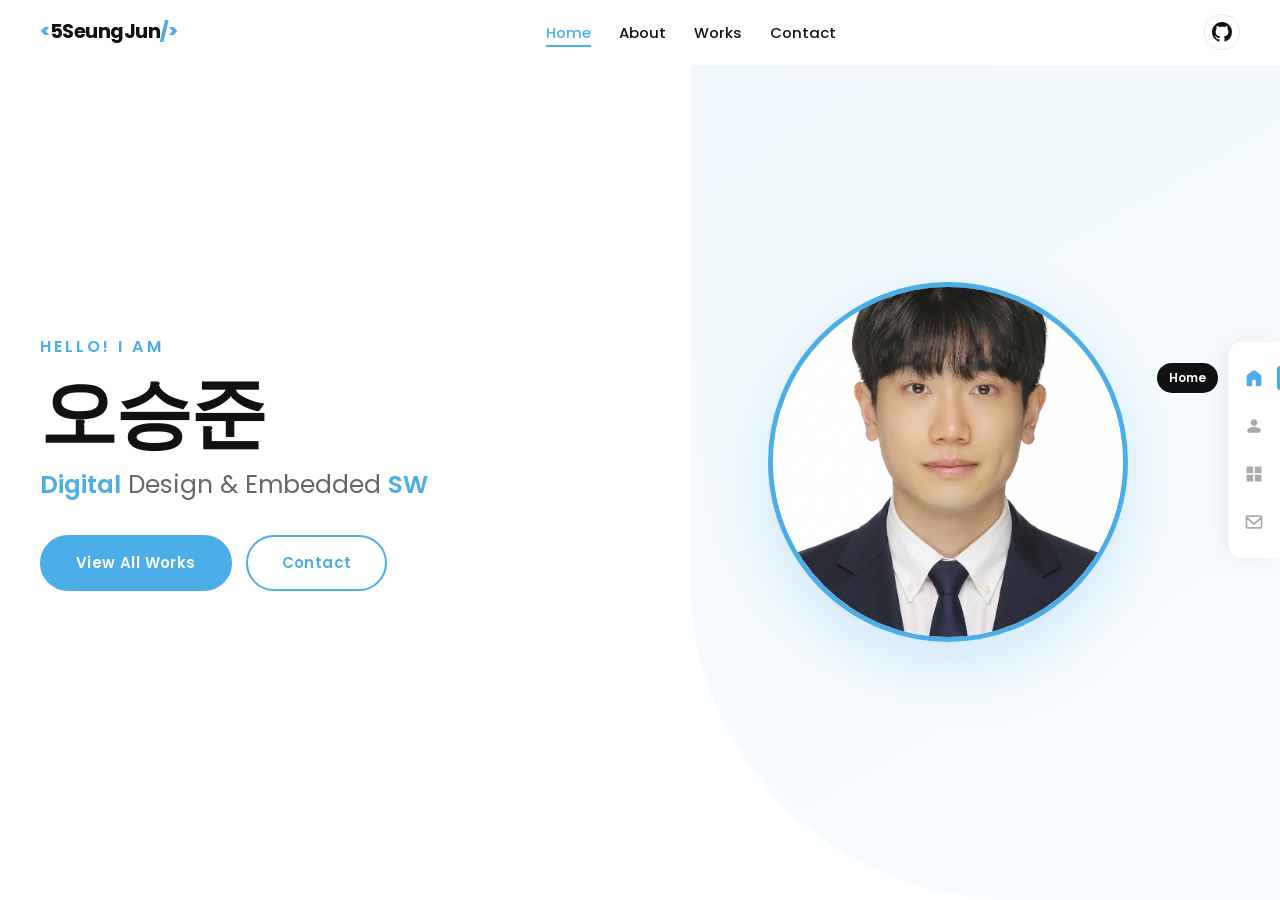
==== index.html @ 42b6a835 "Update index.html" ====
<!DOCTYPE html>
<html lang="ko">
<head>
  <title>오승준 | 포트폴리오</title>
  <meta charset="utf-8">
  <meta name="viewport" content="width=device-width, initial-scale=1, shrink-to-fit=no">
  <meta property="og:image" content="/images/about.jpeg">
  <meta property="og:image:type" content="image/jpeg">
  <meta property="og:image:width" content="800">
  <meta property="og:image:height" content="800">
  <meta name="twitter:card" content="summary_large_image">
  <meta name="twitter:image" content="/images/about.jpeg">
  <link rel="apple-touch-icon" sizes="180x180" href="/images/apple-icon-180x180.png">
  <link rel="icon" type="image/png" sizes="32x32" href="/images/favicon-32x32.png">
  <link rel="shortcut icon" href="/images/favicon.ico">
  <link href="https://fonts.googleapis.com/css2?family=Poppins:wght@300;400;500;600;700;800&display=swap" rel="stylesheet">
  <link rel="stylesheet" href="css/bootstrap.min.css">
  <link rel="stylesheet" href="css/aos.css">
  <link rel="stylesheet" href="css/custom.css">
</head>
<body>

  <!-- NAV -->
  <nav class="pf-nav" id="pf-nav">
    <div class="pf-nav-inner">
      <a class="pf-brand" href="index.html">
        <span class="pf-bracket">&lt;</span>5SeungJun<span class="pf-bracket">/&gt;</span>
      </a>
      <button class="pf-hamburger" id="pf-hamburger" aria-label="메뉴 열기">
        <span></span><span></span><span></span>
      </button>
      <ul class="pf-nav-links" id="pf-nav-links">
        <li><a href="index.html"     class="pf-link pf-nav-item active">Home</a></li>
        <li><a href="about.html"     class="pf-link pf-nav-item">About</a></li>
        <li><a href="portfolio.html" class="pf-link pf-nav-item">Works</a></li>
        <li><a href="contact.html"   class="pf-link pf-nav-item">Contact</a></li>
      </ul>
      <a href="https://github.com/5tmdwns" target="_blank" rel="noopener" class="pf-github-link" aria-label="GitHub">
        <svg width="20" height="20" viewBox="0 0 24 24" fill="currentColor">
          <path d="M12 0C5.37 0 0 5.37 0 12c0 5.31 3.435 9.795 8.205 11.385.6.105.825-.255.825-.57 0-.285-.015-1.23-.015-2.235-3.015.555-3.795-.735-4.035-1.41-.135-.345-.72-1.41-1.23-1.695-.42-.225-1.02-.78-.015-.795.945-.015 1.62.87 1.845 1.23 1.08 1.815 2.805 1.305 3.495.99.105-.78.42-1.305.765-1.605-2.67-.3-5.46-1.335-5.46-5.925 0-1.305.465-2.385 1.23-3.225-.12-.3-.54-1.53.12-3.18 0 0 1.005-.315 3.3 1.23.96-.27 1.98-.405 3-.405s2.04.135 3 .405c2.295-1.56 3.3-1.23 3.3-1.23.66 1.65.24 2.88.12 3.18.765.84 1.23 1.905 1.23 3.225 0 4.605-2.805 5.625-5.475 5.925.435.375.81 1.095.81 2.22 0 1.605-.015 2.895-.015 3.3 0 .315.225.69.825.57A12.02 12.02 0 0024 12c0-6.63-5.37-12-12-12z"/>
        </svg>
      </a>
    </div>
  </nav>

  <!-- HERO -->
  <section id="home" class="pf-hero">
    <div class="pf-hero-bg-shape"></div>
    <div class="container">
      <div class="row align-items-center">
        <div class="col-lg-6 pf-hero-text" data-aos="fade-right">
          <p class="pf-hero-sub">Hello! I am</p>
          <h1 class="pf-hero-name">오승준</h1>
          <h2 class="pf-hero-title"><span>Digital</span> Design &amp; Embedded <span>SW</span></h2>
          <div class="pf-hero-btns">
            <a href="portfolio.html" class="pf-btn pf-btn-primary pf-nav-item">View All Works</a>
            <a href="contact.html" class="pf-btn pf-btn-outline pf-nav-item">Contact</a>
          </div>
        </div>
        <div class="col-lg-6 text-center pf-hero-photo-col" data-aos="fade-left" data-aos-delay="150">
          <img src="images/about.jpeg" alt="오승준" class="pf-hero-photo">
        </div>
      </div>
    </div>
  </section>

  <!-- SIDEBAR -->
  <nav class="pf-sidenav" id="pf-sidenav">
    <ul>
      <li><a href="index.html"     data-label="Home"    class="pf-sidenav-link active pf-nav-item"><svg viewBox="0 0 24 24" fill="currentColor"><path d="M4 19v-9q0-.475.213-.9t.587-.7l6-4.5q.525-.4 1.2-.4t1.2.4l6 4.5q.375.275.588.7T20 10v9q0 .825-.588 1.413T18 21h-3q-.425 0-.712-.288T14 20v-5q0-.425-.288-.712T13 14h-2q-.425 0-.712.288T10 15v5q0 .425-.288.713T9 21H6q-.825 0-1.412-.587T4 19"/></svg></a></li>
      <li><a href="about.html"     data-label="About"   class="pf-sidenav-link pf-nav-item"><svg viewBox="0 0 24 24" fill="currentColor"><path d="M12 12q-1.65 0-2.825-1.175T8 8t1.175-2.825T12 4t2.825 1.175T16 8t-1.175 2.825T12 12m-8 6v-.8q0-.85.438-1.562T5.6 14.55q1.55-.775 3.15-1.162T12 13t3.25.388t3.15 1.162q.725.375 1.163 1.088T20 17.2v.8q0 .825-.587 1.413T18 20H6q-.825 0-1.412-.587T4 18"/></svg></a></li>
      <li><a href="portfolio.html" data-label="Works"   class="pf-sidenav-link pf-nav-item"><svg viewBox="0 0 24 24" fill="currentColor"><path d="M3 3h8v8H3zm0 10h8v8H3zM13 3h8v8h-8zm0 10h8v8h-8z"/></svg></a></li>
      <li><a href="contact.html"   data-label="Contact" class="pf-sidenav-link pf-nav-item"><svg viewBox="0 0 24 24" fill="currentColor"><path d="M4 4h16c1.1 0 2 .9 2 2v12c0 1.1-.9 2-2 2H4c-1.1 0-2-.9-2-2V6c0-1.1.9-2 2-2m0 2v.01L12 13L20 6.01V6H4m0 12h16V8.99l-8 6.92l-8-6.92z"/></svg></a></li>
    </ul>
  </nav>

  <script src="js/jquery.min.js"></script>
  <script src="js/aos.js"></script>
  <script>
    AOS.init({ duration: 700, easing: 'ease-in-out', once: true, offset: 60 });

    window.addEventListener('scroll', function() {
      document.getElementById('pf-nav').classList.toggle('pf-nav-scrolled', window.scrollY > 50);
    });

    document.getElementById('pf-hamburger').addEventListener('click', function() {
      this.classList.toggle('active');
      document.getElementById('pf-nav-links').classList.toggle('open');
    });

    window.addEventListener('pageshow', function() {
      document.body.classList.remove('pf-page-exit');
    });

    function navigateTo(url) {
      document.body.classList.add('pf-page-exit');
      setTimeout(function() { window.location.href = url; }, 350);
    }

    document.querySelectorAll('.pf-nav-item').forEach(function(link) {
      link.addEventListener('click', function(e) {
        var href = this.getAttribute('href');
        if (href && !href.startsWith('#') && !href.startsWith('http') && !href.startsWith('mailto')) {
          e.preventDefault();
          navigateTo(href);
        }
      });
    });
  </script>
</body>
</html>
---- css/custom.css ----
/* ============================================================
   custom.css — vinodjangid-inspired redesign
   Primary accent: #4BAEE8 (sky blue)
   ============================================================ */

/* ---------- CSS Variables ---------- */
:root {
  --sky: #4BAEE8;
  --sky-dark: #2E96D4;
  --sky-light: rgba(75, 174, 232, 0.08);
  --dark: #111111;
  --gray: #666666;
  --light-gray: #f8fafd;
  --border: #e8e8e8;
  --white: #ffffff;
  --nav-height: 64px;
}

/* ---------- Base ---------- */
html {
  scroll-behavior: smooth;
  font-size: 17px;
}

body {
  font-family: 'Poppins', sans-serif;
  font-size: 1rem;
  color: var(--dark);
  background: var(--white);
  line-height: 1.7;
}

a { color: var(--sky); text-decoration: none; }
a:hover { color: var(--sky-dark); }

img { max-width: 100%; }

/* ---------- Navigation ---------- */
.pf-nav {
  position: fixed;
  top: 0;
  left: 0;
  width: 100%;
  z-index: 999;
  background: var(--white);
  border-bottom: 1px solid transparent;
  transition: border-color 0.3s, box-shadow 0.3s;
}

.pf-nav.pf-nav-scrolled {
  border-bottom-color: var(--border);
  box-shadow: 0 2px 20px rgba(0, 0, 0, 0.06);
}

.pf-nav-inner {
  max-width: 1380px;
  margin: 0 auto;
  padding: 0 40px;
  height: var(--nav-height);
  display: flex;
  align-items: center;
  justify-content: space-between;
}

.pf-brand {
  font-size: 1.15rem;
  font-weight: 700;
  color: var(--dark) !important;
  letter-spacing: -0.5px;
  flex-shrink: 0;
}

.pf-bracket {
  color: var(--sky);
  font-weight: 800;
}

.pf-nav-links {
  display: flex;
  list-style: none;
  gap: 28px;
  align-items: center;
  margin: 0;
  padding: 0;
}

.pf-link {
  font-size: 0.875rem;
  font-weight: 500;
  color: var(--dark) !important;
  position: relative;
  padding-bottom: 2px;
  transition: color 0.2s;
}

.pf-link::after {
  content: '';
  position: absolute;
  bottom: -2px;
  left: 0;
  width: 0;
  height: 2px;
  background: var(--sky);
  transition: width 0.3s ease;
}

.pf-link:hover::after,
.pf-link.active::after {
  width: 100%;
}

.pf-link:hover,
.pf-link.active {
  color: var(--sky) !important;
}

/* Hamburger */
.pf-hamburger {
  display: none;
  flex-direction: column;
  gap: 5px;
  background: none;
  border: none;
  cursor: pointer;
  padding: 4px;
  z-index: 10;
}

.pf-hamburger span {
  display: block;
  width: 24px;
  height: 2px;
  background: var(--dark);
  border-radius: 2px;
  transition: 0.3s;
}

.pf-hamburger.active span:nth-child(1) { transform: translateY(7px) rotate(45deg); }
.pf-hamburger.active span:nth-child(2) { opacity: 0; }
.pf-hamburger.active span:nth-child(3) { transform: translateY(-7px) rotate(-45deg); }

/* ---------- Hero ---------- */
.pf-hero {
  min-height: 100vh;
  display: flex;
  align-items: center;
  position: relative;
  padding: calc(var(--nav-height) + 40px) 0 80px;
  background: var(--white);
  overflow: hidden;
}

/* Background decoration shape */
.pf-hero-bg-shape {
  position: absolute;
  right: 0;
  top: 0;
  width: 46%;
  height: 100%;
  background: linear-gradient(150deg, rgba(75,174,232,0.09) 0%, rgba(75,174,232,0.03) 100%);
  z-index: 0;
  border-radius: 0 0 0 55% / 0 0 0 35%;
}

.pf-hero-text {
  position: relative;
  z-index: 1;
}

.pf-hero-photo-col {
  position: relative;
  z-index: 1;
}

.pf-hero-photo {
  width: min(360px, 80vw);
  height: min(360px, 80vw);
  object-fit: cover;
  border-radius: 50%;
  border: 5px solid var(--sky);
  box-shadow: 0 24px 64px rgba(75,174,232,0.22);
}

.pf-hero-sub {
  font-size: 0.95rem;
  font-weight: 600;
  color: var(--sky);
  letter-spacing: 3px;
  text-transform: uppercase;
  margin-bottom: 12px;
}

.pf-hero-name {
  font-size: clamp(2.8rem, 6vw, 5.2rem);
  font-weight: 800;
  color: var(--dark);
  line-height: 1.05;
  margin-bottom: 16px;
  letter-spacing: -2px;
}

.pf-hero-title {
  font-size: clamp(1.05rem, 2.2vw, 1.45rem);
  font-weight: 400;
  color: var(--gray);
  margin: 0;
}

.pf-hero-title span {
  color: var(--sky);
  font-weight: 600;
}

/* CTA Buttons */
.pf-hero-btns {
  display: flex;
  gap: 14px;
  flex-wrap: wrap;
  margin-top: 36px;
}

.pf-btn {
  display: inline-block;
  padding: 13px 34px;
  border-radius: 50px;
  font-size: 0.88rem;
  font-weight: 600;
  letter-spacing: 0.4px;
  transition: all 0.3s ease;
  white-space: nowrap;
}

.pf-btn-primary {
  background: var(--sky);
  color: var(--white) !important;
  border: 2px solid var(--sky);
}

.pf-btn-primary:hover {
  background: var(--sky-dark);
  border-color: var(--sky-dark);
  color: var(--white) !important;
  transform: translateY(-3px);
  box-shadow: 0 10px 28px rgba(75,174,232,0.35);
}

.pf-btn-outline {
  background: transparent;
  color: var(--sky) !important;
  border: 2px solid var(--sky);
}

.pf-btn-outline:hover {
  background: var(--sky);
  color: var(--white) !important;
  transform: translateY(-3px);
  box-shadow: 0 10px 28px rgba(75,174,232,0.25);
}

/* ---------- Section Commons ---------- */
.pf-section {
  padding: 90px 0;
}

.pf-section-alt {
  background: var(--light-gray);
}

.pf-title {
  font-size: 2rem;
  font-weight: 700;
  color: var(--dark);
  position: relative;
  padding-bottom: 16px;
  margin-bottom: 52px;
}

/* centred underline (default) */
.pf-title::after {
  content: '';
  position: absolute;
  bottom: 0;
  left: 50%;
  transform: translateX(-50%);
  width: 48px;
  height: 3px;
  background: var(--sky);
  border-radius: 2px;
}

/* left-aligned underline */
.pf-title-left::after {
  left: 0;
  transform: none;
}

/* ---------- About ---------- */
.pf-avatar {
  width: 240px;
  height: 240px;
  object-fit: cover;
  border-radius: 50%;
  border: 4px solid var(--sky);
  box-shadow: 0 8px 32px rgba(75, 174, 232, 0.18);
}

.pf-traits {
  list-style: none;
  padding: 0;
  margin-bottom: 32px;
}

.pf-traits li {
  position: relative;
  padding-left: 16px;
  margin-bottom: 18px;
  color: #444;
  font-size: 0.95rem;
}

.pf-traits li::before {
  content: '';
  position: absolute;
  left: 0;
  top: 11px;
  width: 6px;
  height: 6px;
  background: var(--sky);
  border-radius: 50%;
}

.pf-traits li strong { color: var(--dark); }

/* Stats Row */
.pf-stats-row {
  display: flex;
  gap: 20px;
  flex-wrap: wrap;
  margin-top: 8px;
}

.pf-stat-item {
  flex: 1;
  min-width: 110px;
  text-align: center;
  padding: 22px 16px;
  background: var(--white);
  border-radius: 14px;
  border: 1px solid var(--border);
  box-shadow: 0 4px 20px rgba(0,0,0,0.05);
  transition: transform 0.25s, box-shadow 0.25s;
}

.pf-stat-item:hover {
  transform: translateY(-4px);
  box-shadow: 0 10px 30px rgba(75,174,232,0.14);
  border-color: rgba(75,174,232,0.3);
}

.pf-stat-num {
  font-size: 2.6rem;
  font-weight: 800;
  color: var(--sky);
  line-height: 1;
  display: block;
  margin-bottom: 8px;
}

.pf-stat-label {
  font-size: 0.78rem;
  font-weight: 600;
  color: var(--gray);
  text-transform: uppercase;
  letter-spacing: 1px;
  line-height: 1.4;
  display: block;
}

/* ---------- Timeline (Education & Projects) ---------- */
.pf-timeline {
  position: relative;
  padding-left: 44px;
  max-width: 820px;
  margin: 0 auto;
}

.pf-timeline::before {
  content: '';
  position: absolute;
  left: 10px;
  top: 4px;
  bottom: 0;
  width: 2px;
  background: var(--border);
}

.pf-timeline-item {
  position: relative;
  margin-bottom: 40px;
}

.pf-timeline-item:last-child { margin-bottom: 0; }

.pf-timeline-dot {
  position: absolute;
  left: -40px;
  top: 5px;
  width: 18px;
  height: 18px;
  background: var(--sky);
  border-radius: 50%;
  border: 3px solid var(--white);
  box-shadow: 0 0 0 2px var(--sky);
}

.pf-timeline-content {
  background: var(--white);
  border: 1px solid var(--border);
  border-radius: 10px;
  padding: 18px 22px;
  transition: box-shadow 0.2s;
}

.pf-section-alt .pf-timeline-content {
  background: var(--white);
}

.pf-timeline-content:hover {
  box-shadow: 0 4px 20px rgba(75, 174, 232, 0.1);
}

.pf-timeline-date {
  display: inline-block;
  font-size: 0.75rem;
  font-weight: 600;
  color: var(--sky);
  text-transform: uppercase;
  letter-spacing: 1px;
  margin-bottom: 6px;
}

.pf-timeline-item h3 {
  font-size: 1.05rem;
  font-weight: 600;
  color: var(--dark);
  margin: 0 0 4px;
}

.pf-timeline-item > .pf-timeline-content > p {
  color: var(--gray);
  font-size: 0.9rem;
  margin: 0;
}

/* Project-specific timeline */
.pf-proj-title {
  display: flex;
  align-items: center;
  flex-wrap: wrap;
  gap: 10px;
  margin-bottom: 6px;
}

.pf-proj-title h3 { margin: 0; }

.pf-proj-sub {
  font-size: 0.9rem;
  color: var(--gray);
  font-style: italic;
  margin: 0 0 6px;
}

.pf-proj-meta {
  font-size: 0.875rem;
  color: #555;
  margin: 2px 0;
}

.pf-proj-meta strong { color: var(--dark); }

.btn-github {
  display: inline-block;
  font-size: 0.72rem;
  font-weight: 600;
  padding: 3px 12px;
  border: 1.5px solid #ccc;
  border-radius: 20px;
  color: #777;
  transition: 0.2s;
  white-space: nowrap;
  flex-shrink: 0;
}

.btn-github:hover {
  border-color: var(--sky);
  color: var(--sky);
}

.btn-demo {
  display: inline-block;
  font-size: 0.72rem;
  font-weight: 600;
  padding: 3px 12px;
  border: 1.5px solid var(--sky);
  border-radius: 20px;
  color: var(--sky);
  transition: 0.2s;
  white-space: nowrap;
  flex-shrink: 0;
}

.btn-demo:hover {
  background: var(--sky);
  color: var(--white);
}

/* ---------- Skills ---------- */
.pf-skills-cat {
  font-size: 0.95rem;
  font-weight: 700;
  color: var(--dark);
  padding-bottom: 10px;
  border-bottom: 2px solid var(--sky);
  margin-bottom: 20px;
  display: inline-block;
}

/* Card Grid */
.pf-skill-card-grid {
  display: grid;
  grid-template-columns: repeat(auto-fill, minmax(110px, 1fr));
  gap: 14px;
}

.pf-skill-card {
  background: var(--white);
  border: 1px solid var(--border);
  border-radius: 14px;
  padding: 20px 10px 16px;
  text-align: center;
  transition: all 0.25s ease;
  cursor: default;
}

.pf-skill-card:hover {
  border-color: var(--sky);
  box-shadow: 0 8px 28px rgba(75,174,232,0.14);
  transform: translateY(-4px);
}

.pf-skill-card img {
  width: 46px;
  height: 46px;
  object-fit: contain;
  margin: 0 auto 10px;
  display: block;
  border-radius: 8px;
  background: var(--white);
  padding: 2px;
  box-shadow: 0 2px 8px rgba(0,0,0,0.08);
}

.pf-skill-name {
  font-size: 0.78rem;
  font-weight: 600;
  color: var(--dark);
  line-height: 1.35;
  display: block;
}

/* Keep legacy multiline class */
.pf-skills-multiline {
  font-size: 0.72rem;
  color: var(--gray);
  line-height: 1.5;
  display: block;
  margin-top: 2px;
}

/* Wide card: icon+name left, tool list right */
.pf-skill-card.pf-skill-card-wide {
  grid-column: 1 / -1 !important;
  display: flex !important;
  flex-direction: row !important;
  align-items: center !important;
  gap: 16px;
  padding: 14px 18px !important;
  text-align: left !important;
}

.pf-skill-card.pf-skill-card-wide:hover {
  transform: translateY(-2px);
}

.pf-skill-card-left {
  display: flex;
  flex-direction: column;
  align-items: center;
  gap: 6px;
  min-width: 120px;
  flex-shrink: 0;
}

.pf-skill-card.pf-skill-card-wide img {
  width: 140px !important;
  height: auto !important;
  margin: 0 !important;
  display: block !important;
  flex-shrink: 0;
  box-shadow: 0 2px 8px rgba(0,0,0,0.08);
  border-radius: 8px;
  background: var(--white);
  padding: 4px;
  object-fit: contain;
}

.pf-skill-card-left .pf-skill-name {
  font-size: 0.72rem !important;
  font-weight: 700;
  color: var(--dark);
  text-align: center;
  line-height: 1.3;
  display: block !important;
}

.pf-skill-card-divider {
  display: none;
}

.pf-skill-card-right {
  display: flex;
  flex-direction: column;
  gap: 4px;
  flex: 1;
}

.pf-skill-card-right span {
  font-size: 0.8rem;
  color: var(--gray);
  line-height: 1.5;
  display: block;
}

/* ---------- Patent ---------- */
.pf-patent-card {
  max-width: 720px;
  margin: 0 auto;
  background: var(--white);
  border: 1px solid var(--border);
  border-left: 4px solid var(--sky);
  border-radius: 10px;
  padding: 32px 36px;
  box-shadow: 0 4px 24px rgba(0, 0, 0, 0.05);
}

.pf-patent-date {
  font-size: 0.75rem;
  font-weight: 600;
  color: var(--sky);
  text-transform: uppercase;
  letter-spacing: 1px;
  margin-bottom: 10px;
}

.pf-patent-card h3 {
  font-size: 1.05rem;
  font-weight: 600;
  color: var(--dark);
  margin-bottom: 14px;
  line-height: 1.5;
}

.pf-patent-card p {
  font-size: 0.9rem;
  color: var(--gray);
  margin: 4px 0;
}

.pf-patent-card p strong { color: var(--dark); }

/* ---------- Contact ---------- */
.pf-contact-sub {
  color: var(--gray);
  margin-bottom: 48px;
  font-size: 0.95rem;
}

.pf-contact-card {
  text-align: center;
  padding: 40px 28px;
  background: var(--white);
  border-radius: 12px;
  border: 1px solid var(--border);
  box-shadow: 0 4px 20px rgba(0, 0, 0, 0.05);
  margin-bottom: 24px;
  transition: transform 0.25s, box-shadow 0.25s;
}

.pf-contact-card:hover {
  transform: translateY(-4px);
  box-shadow: 0 10px 32px rgba(75, 174, 232, 0.12);
}

.pf-contact-icon {
  width: 56px;
  height: 56px;
  background: var(--sky-light);
  border-radius: 50%;
  display: flex;
  align-items: center;
  justify-content: center;
  margin: 0 auto 16px;
  color: var(--sky);
}

.pf-contact-card h4 {
  font-size: 0.95rem;
  font-weight: 600;
  color: var(--dark);
  margin-bottom: 8px;
}

.pf-contact-card p {
  color: var(--gray);
  font-size: 0.9rem;
  margin: 0;
}

.pf-contact-card a {
  color: var(--gray);
}

.pf-contact-card a:hover {
  color: var(--sky);
}


/* ---------- GitHub Nav Icon ---------- */
.pf-github-link {
  display: flex;
  align-items: center;
  justify-content: center;
  width: 36px;
  height: 36px;
  border-radius: 50%;
  color: var(--dark);
  border: 1.5px solid var(--border);
  transition: all 0.25s ease;
  flex-shrink: 0;
}

.pf-github-link:hover {
  color: var(--white);
  background: var(--dark);
  border-color: var(--dark);
  transform: translateY(-2px);
}

/* ---------- Vertical Icon Sidebar ---------- */
.pf-sidenav {
  position: fixed;
  right: 0;
  top: 50%;
  transform: translateY(-50%);
  z-index: 998;
  background: var(--white);
  border-left: 1px solid var(--border);
  border-radius: 14px 0 0 14px;
  box-shadow: -4px 0 24px rgba(0,0,0,0.06);
  padding: 12px 0;
}

.pf-sidenav ul {
  list-style: none;
  margin: 0;
  padding: 0;
  display: flex;
  flex-direction: column;
}

.pf-sidenav-link {
  display: flex;
  align-items: center;
  justify-content: center;
  width: 52px;
  height: 48px;
  color: #aaa;
  position: relative;
  transition: all 0.25s ease;
}

/* Tooltip label */
.pf-sidenav-link::before {
  content: attr(data-label);
  position: absolute;
  right: calc(100% + 10px);
  top: 50%;
  transform: translateY(-50%);
  background: var(--dark);
  color: var(--white);
  font-size: 0.7rem;
  font-weight: 600;
  font-family: 'Poppins', sans-serif;
  padding: 5px 12px;
  border-radius: 20px;
  white-space: nowrap;
  opacity: 0;
  pointer-events: none;
  transition: opacity 0.2s ease;
}

.pf-sidenav-link:hover::before,
.pf-sidenav-link.active::before {
  opacity: 1;
}

.pf-sidenav-link svg {
  width: 20px;
  height: 20px;
  transition: all 0.25s ease;
}

.pf-sidenav-link:hover {
  color: var(--sky);
}

.pf-sidenav-link:hover svg {
  transform: scale(1.15);
}

.pf-sidenav-link.active {
  color: var(--sky);
}

.pf-sidenav-link.active svg {
  transform: scale(1.1);
}

/* Active indicator bar */
.pf-sidenav-link.active::after {
  content: '';
  position: absolute;
  right: 0;
  top: 50%;
  transform: translateY(-50%);
  width: 3px;
  height: 24px;
  background: var(--sky);
  border-radius: 3px 0 0 3px;
}

@media (max-width: 991px) {
  .pf-sidenav { display: none; }
}

/* ---------- Footer ---------- */
.pf-footer {
  background: #f0f4f8;
  border-top: 3px solid var(--sky);
  padding: 28px 0;
  text-align: center;
}

.pf-footer p {
  color: var(--gray);
  font-size: 0.85rem;
  margin: 0;
}

.pf-footer a {
  color: var(--sky);
}

/* ---------- Responsive ---------- */
@media (max-width: 991px) {
  .pf-nav-links { gap: 20px; }

  .pf-hero-bg-shape { width: 60%; }
}

@media (max-width: 767px) {
  .pf-nav-inner { padding: 0 20px; }
  .pf-hero .container,
  .pf-page .container { padding-left: 20px; padding-right: 20px; }
  .pf-hamburger { display: flex; }

  .pf-nav-links {
    display: none;
    position: absolute;
    top: var(--nav-height);
    left: 0;
    width: 100%;
    background: var(--white);
    flex-direction: column;
    gap: 0;
    padding: 12px 0 16px;
    border-top: 1px solid var(--border);
    box-shadow: 0 8px 20px rgba(0, 0, 0, 0.08);
  }

  .pf-nav-links.open { display: flex; }

  .pf-nav-links li { width: 100%; }

  .pf-link {
    display: block;
    padding: 11px 24px;
  }

  .pf-link::after { display: none; }

  .pf-avatar {
    width: 180px;
    height: 180px;
    margin-bottom: 32px;
  }

  .pf-hero {
    padding-top: calc(var(--nav-height) + 24px);
    padding-bottom: 48px;
    text-align: center;
  }

  .pf-hero-bg-shape { display: none; }

  .pf-hero-btns { justify-content: center; }

  .pf-hero-photo-col { margin-top: 40px; }

  .pf-hero-photo {
    width: min(260px, 72vw);
    height: min(260px, 72vw);
  }

  .pf-stats-row { gap: 12px; }

  .pf-stat-item {
    min-width: 90px;
    padding: 16px 10px;
  }

  .pf-stat-num { font-size: 2rem; }

  .pf-skill-card-grid {
    grid-template-columns: repeat(auto-fill, minmax(90px, 1fr));
    gap: 10px;
  }

  .pf-title { font-size: 1.7rem; }

  .pf-section { padding: 64px 0; }

  .pf-timeline { padding-left: 32px; }

  .pf-timeline-dot { left: -30px; width: 14px; height: 14px; top: 7px; }

  .pf-timeline::before { left: 7px; }
}

/* ---------- Page Transitions ---------- */
body {
  animation: pf-page-enter 0.45s ease forwards;
}

@keyframes pf-page-enter {
  from { opacity: 0; }
  to   { opacity: 1; }
}

body.pf-page-exit {
  animation: pf-page-exit 0.35s ease forwards !important;
}

@keyframes pf-page-exit {
  from { opacity: 1; }
  to   { opacity: 0; }
}

/* ---------- Full-height page wrapper ---------- */
.pf-page {
  min-height: calc(100vh - var(--nav-height));
  display: flex;
  align-items: flex-start;
  padding: calc(var(--nav-height) + 40px) 0 60px;
}

/* 페이지 컨테이너 폭 확장 (Home, About, Contact) */
.pf-hero .container,
.pf-page .container {
  max-width: 1380px;
  padding-left: 40px;
  padding-right: 40px;
}

/* ---------- About Page Tabs ---------- */
.pf-tab-row {
  display: flex;
  gap: 0;
  margin-bottom: 28px;
  border-bottom: 2px solid var(--border);
}

.pf-tab-btn {
  padding: 10px 24px;
  font-size: 0.82rem;
  font-weight: 700;
  letter-spacing: 1px;
  text-transform: uppercase;
  border: none;
  background: transparent;
  color: var(--gray);
  cursor: pointer;
  border-bottom: 3px solid transparent;
  margin-bottom: -2px;
  transition: all 0.2s;
  font-family: 'Poppins', sans-serif;
}

.pf-tab-btn:hover { color: var(--sky); }

.pf-tab-btn.active {
  color: var(--sky);
  border-bottom-color: var(--sky);
}

.pf-tab-pane { display: none; }
.pf-tab-pane.active { display: block; }

/* ---------- About left column ---------- */
.pf-about-photo-col {
  text-align: center;
}

.pf-about-name {
  font-size: 1.4rem;
  font-weight: 700;
  color: var(--dark);
  margin: 16px 0 4px;
}

.pf-about-role {
  font-size: 0.9rem;
  color: var(--sky);
  font-weight: 500;
  margin-bottom: 20px;
}

/* ---------- Print / PPT styles ---------- */
@media print {
  .pf-nav,
  .pf-sidenav,
  .pf-github-link,
  .pf-hero-btns { display: none !important; }

  body {
    animation: none !important;
    font-size: 11pt;
  }

  .pf-page {
    min-height: auto;
    padding: 20pt 0;
  }

  .pf-tab-pane { display: block !important; }
  .pf-tab-row { display: none; }

  .pf-timeline-content { box-shadow: none; border: 1pt solid #ddd; }
  .pf-skill-card { box-shadow: none; border: 1pt solid #ddd; }
  .pf-patent-card { box-shadow: none; }
  .pf-contact-card { box-shadow: none; }
}

/* ---------- Works / Portfolio Page ---------- */
.pf-works-section {
  min-height: 100vh;
  padding: calc(var(--nav-height) + 40px) 0 60px;
}

.pf-works-container {
  padding-left: 5% !important;
  padding-right: 5% !important;
}

.pf-works-row {
  min-height: calc(100vh - var(--nav-height) - 100px);
}

.pf-works-text-col {
  padding-right: 40px !important;
}

.pf-works-heading {
  font-size: clamp(2rem, 3.5vw, 3rem);
  font-weight: 800;
  line-height: 1.15;
  color: var(--dark);
  margin-bottom: 20px;
}

.pf-works-heading span { color: var(--sky); }

.pf-works-desc {
  font-size: 0.88rem;
  color: var(--gray);
  line-height: 1.8;
}

.pf-works-grid {
  display: grid;
  grid-template-columns: repeat(3, 1fr);
  gap: 8px;
}

.pf-works-pagination {
  display: flex;
  gap: 8px;
  align-items: center;
  justify-content: center;
  margin-top: 20px;
}

.pf-works-dot {
  width: 10px;
  height: 10px;
  border-radius: 50%;
  background: var(--border);
  border: none;
  cursor: pointer;
  transition: all 0.3s ease;
  padding: 0;
}

.pf-works-dot.active {
  background: var(--sky);
  width: 28px;
  border-radius: 5px;
}

.pf-works-page { display: none; }
.pf-works-page.active { display: block; }

/* Image-style work cards */
.pf-work-img-card {
  position: relative;
  display: block;
  border-radius: 14px;
  overflow: hidden;
  aspect-ratio: 3/2;
  text-decoration: none !important;
  color: var(--white) !important;
}

.pf-work-img-bg {
  position: absolute;
  inset: 0;
  transition: transform 0.45s ease;
  display: flex;
  align-items: flex-end;
  justify-content: flex-end;
}

.pf-work-img-card:hover .pf-work-img-bg {
  transform: scale(1.07);
}

.pf-work-img-num {
  font-size: 6rem;
  font-weight: 800;
  color: rgba(255,255,255,0.13);
  line-height: 1;
  padding: 0 10px 0 0;
  pointer-events: none;
  user-select: none;
}

.pf-work-img-bottom {
  position: absolute;
  bottom: 0; left: 0; right: 0;
  padding: 28px 14px 12px;
  background: linear-gradient(to top, rgba(0,0,0,0.6) 0%, transparent 100%);
  z-index: 1;
  transition: opacity 0.3s;
}

.pf-work-img-card:hover .pf-work-img-bottom {
  opacity: 0;
}

.pf-work-tag {
  font-size: 0.7rem;
  font-weight: 600;
  color: rgba(255,255,255,0.9);
  background: rgba(255,255,255,0.2);
  padding: 2px 8px;
  border-radius: 20px;
  white-space: nowrap;
  display: inline-block;
  margin-bottom: 4px;
  backdrop-filter: blur(4px);
}

.pf-work-title {
  font-size: 0.85rem;
  font-weight: 600;
  color: var(--white);
  line-height: 1.4;
  margin: 0;
  display: block;
}

.pf-work-overlay {
  position: absolute;
  inset: 0;
  background: rgba(75, 174, 232, 0.93);
  display: flex;
  flex-direction: column;
  align-items: center;
  justify-content: center;
  padding: 20px;
  opacity: 0;
  transition: opacity 0.35s ease;
  z-index: 2;
  text-align: center;
}

.pf-work-img-card:hover .pf-work-overlay {
  opacity: 1;
}

.pf-work-overlay-title {
  font-size: 0.85rem;
  font-weight: 700;
  color: var(--white);
  line-height: 1.5;
  margin-bottom: 6px;
}

.pf-work-overlay-date {
  font-size: 0.7rem;
  color: rgba(255,255,255,0.85);
  margin-bottom: 14px;
}

.pf-work-overlay-actions {
  display: flex !important;
  flex-direction: row !important;
  flex-wrap: nowrap !important;
  align-items: center !important;
  gap: 8px;
  margin-top: 4px;
}

.pf-work-overlay-btn {
  width: 32px;
  height: 32px;
  min-width: 32px;
  border: 1.5px solid rgba(255,255,255,0.8);
  border-radius: 50%;
  display: inline-flex !important;
  align-items: center;
  justify-content: center;
  color: var(--white) !important;
  transition: background 0.2s;
  flex-shrink: 0;
  text-decoration: none !important;
  overflow: hidden;
}

.pf-work-overlay-btn:hover {
  background: rgba(255,255,255,0.25);
  color: var(--white) !important;
}

.pf-work-overlay-btn svg {
  width: 14px !important;
  height: 14px !important;
  min-width: 14px;
  max-width: 14px;
  min-height: 14px;
  max-height: 14px;
  fill: currentColor;
  display: block;
  flex-shrink: 0;
}

.pf-work-overlay-text-btn {
  height: 32px;
  padding: 0 12px;
  border: 1.5px solid rgba(255,255,255,0.8);
  border-radius: 20px;
  color: var(--white) !important;
  font-size: 0.65rem;
  font-weight: 600;
  text-decoration: none !important;
  transition: background 0.2s;
  white-space: nowrap;
  flex-shrink: 0;
  display: inline-flex !important;
  align-items: center;
  line-height: 1;
}

.pf-work-overlay-text-btn:hover {
  background: rgba(255,255,255,0.25);
  color: var(--white) !important;
}

.pf-work-overlay-arrow {
  width: 32px;
  height: 32px;
  min-width: 32px;
  border: 1.5px solid rgba(255,255,255,0.8);
  border-radius: 50%;
  display: inline-flex !important;
  align-items: center;
  justify-content: center;
  color: var(--white) !important;
  font-size: 1rem;
  flex-shrink: 0;
  cursor: pointer;
  text-decoration: none !important;
  transition: background 0.2s;
}

.pf-work-overlay-arrow:hover {
  background: rgba(255,255,255,0.25);
}

.pf-work-img-card { cursor: default; }
.pf-work-overlay-btn,
.pf-work-overlay-text-btn,
.pf-work-overlay-arrow { cursor: pointer; }

/* Card color variants */
.pf-work-c1 .pf-work-img-bg { background: linear-gradient(135deg, #1a5f8a 0%, #4BAEE8 100%); }
.pf-work-c2 .pf-work-img-bg { background: linear-gradient(135deg, #0e3d5c 0%, #2E96D4 100%); }
.pf-work-c3 .pf-work-img-bg { background: linear-gradient(135deg, #163d6b 0%, #3a7fbf 100%); }
.pf-work-patent .pf-work-img-bg { background: linear-gradient(135deg, #7a3f10 0%, #e67e22 100%); }
.pf-work-patent .pf-work-overlay { background: rgba(230, 126, 34, 0.93); }

/* Works page responsive */
@media (max-width: 991px) {
  .pf-works-text-col {
    padding-right: 15px !important;
    margin-bottom: 32px;
    text-align: center;
  }
  .pf-works-row {
    min-height: auto;
  }
}

@media (max-width: 575px) {
  .pf-works-grid {
    grid-template-columns: repeat(2, 1fr);
    gap: 6px;
  }
}

/* ---------- Portfolio Detail Page ---------- */
.pf-detail-page {
  min-height: 100vh;
  padding: calc(var(--nav-height) + 60px) 0 60px;
}

.pf-detail-header {
  margin-bottom: 40px;
}

.pf-detail-back {
  display: inline-flex;
  align-items: center;
  gap: 6px;
  font-size: 0.82rem;
  font-weight: 600;
  color: var(--gray);
  margin-bottom: 32px;
  transition: color 0.2s;
}

.pf-detail-back:hover { color: var(--sky); }

.pf-detail-title {
  font-size: clamp(1.4rem, 3vw, 2rem);
  font-weight: 700;
  color: var(--dark);
  line-height: 1.4;
  margin-bottom: 20px;
}

.pf-detail-line {
  height: 3px;
  background: var(--sky);
  border-radius: 2px;
  width: 100%;
}

.pf-detail-content {
  min-height: 60vh;
}

/* ---------- Portfolio Detail — Content Body ---------- */
.pd-print-btn {
  display: inline-flex;
  align-items: center;
  gap: 8px;
  background: var(--sky);
  color: #fff;
  border: none;
  border-radius: 8px;
  padding: 10px 22px;
  font-size: 0.82rem;
  font-weight: 600;
  font-family: 'Poppins', sans-serif;
  cursor: pointer;
  margin-bottom: 36px;
  transition: background 0.2s;
}
.pd-print-btn:hover { background: var(--sky-dark); }

.pd-body {
  display: grid;
  grid-template-columns: 2fr 1fr;
  gap: 48px;
  align-items: start;
}

.pd-section {
  margin-bottom: 28px;
}

.pd-section-title {
  font-size: 0.72rem;
  font-weight: 700;
  text-transform: uppercase;
  letter-spacing: 1.5px;
  color: var(--sky);
  margin-bottom: 10px;
  padding-bottom: 6px;
  border-bottom: 1px solid var(--border);
}

.pd-section p {
  font-size: 0.9rem;
  color: var(--gray);
  margin: 0;
  line-height: 1.75;
}

.pd-section ul {
  font-size: 0.9rem;
  color: var(--gray);
  margin: 0;
  padding-left: 18px;
}

.pd-section li { margin-bottom: 5px; }

.pd-tags {
  display: flex;
  flex-wrap: wrap;
  gap: 6px;
}

.pd-tag {
  display: inline-block;
  background: var(--sky-light);
  color: var(--sky-dark);
  font-size: 0.73rem;
  font-weight: 600;
  padding: 3px 11px;
  border-radius: 20px;
  border: 1px solid rgba(75,174,232,0.25);
}

.pd-link {
  display: inline-flex;
  align-items: center;
  gap: 6px;
  font-size: 0.85rem;
  font-weight: 500;
  color: var(--sky);
  margin-bottom: 6px;
}
.pd-link:hover { color: var(--sky-dark); }

/* ---------- Print (A4 가로) ---------- */
@media print {
  @page { size: A4 landscape; margin: 12mm 18mm; }

  /* 웹 UI 숨기기 */
  .pf-nav,
  .pf-sidenav,
  .pf-detail-back,
  .pd-print-btn { display: none !important; }

  /* 레이아웃 리셋 */
  body { background: #fff !important; font-size: 10pt; }
  .pf-detail-page { padding: 0 !important; min-height: unset !important; }
  .container { max-width: 100% !important; padding: 0 !important; }

  /* 헤더 */
  .pf-detail-header { margin-bottom: 14pt; }
  .pf-detail-title { font-size: 17pt !important; margin-bottom: 10pt !important; }
  .pf-detail-line { height: 2pt !important; }

  /* 2단 콘텐츠 */
  .pd-body {
    display: grid !important;
    grid-template-columns: 2fr 1fr !important;
    gap: 22pt !important;
    align-items: start !important;
  }

  .pd-section { margin-bottom: 12pt !important; break-inside: avoid; }
  .pd-section-title { font-size: 7pt !important; margin-bottom: 4pt !important; padding-bottom: 3pt !important; }
  .pd-section p,
  .pd-section ul { font-size: 9pt !important; line-height: 1.6 !important; }

  /* 색상 강제 출력 */
  * { -webkit-print-color-adjust: exact !important; print-color-adjust: exact !important; }
  .pd-tag { background: rgba(75,174,232,0.08) !important; border: 1pt solid rgba(75,174,232,0.3) !important; }
  .pf-detail-line { background: #4BAEE8 !important; }
  .pd-section-title { color: #4BAEE8 !important; }
}
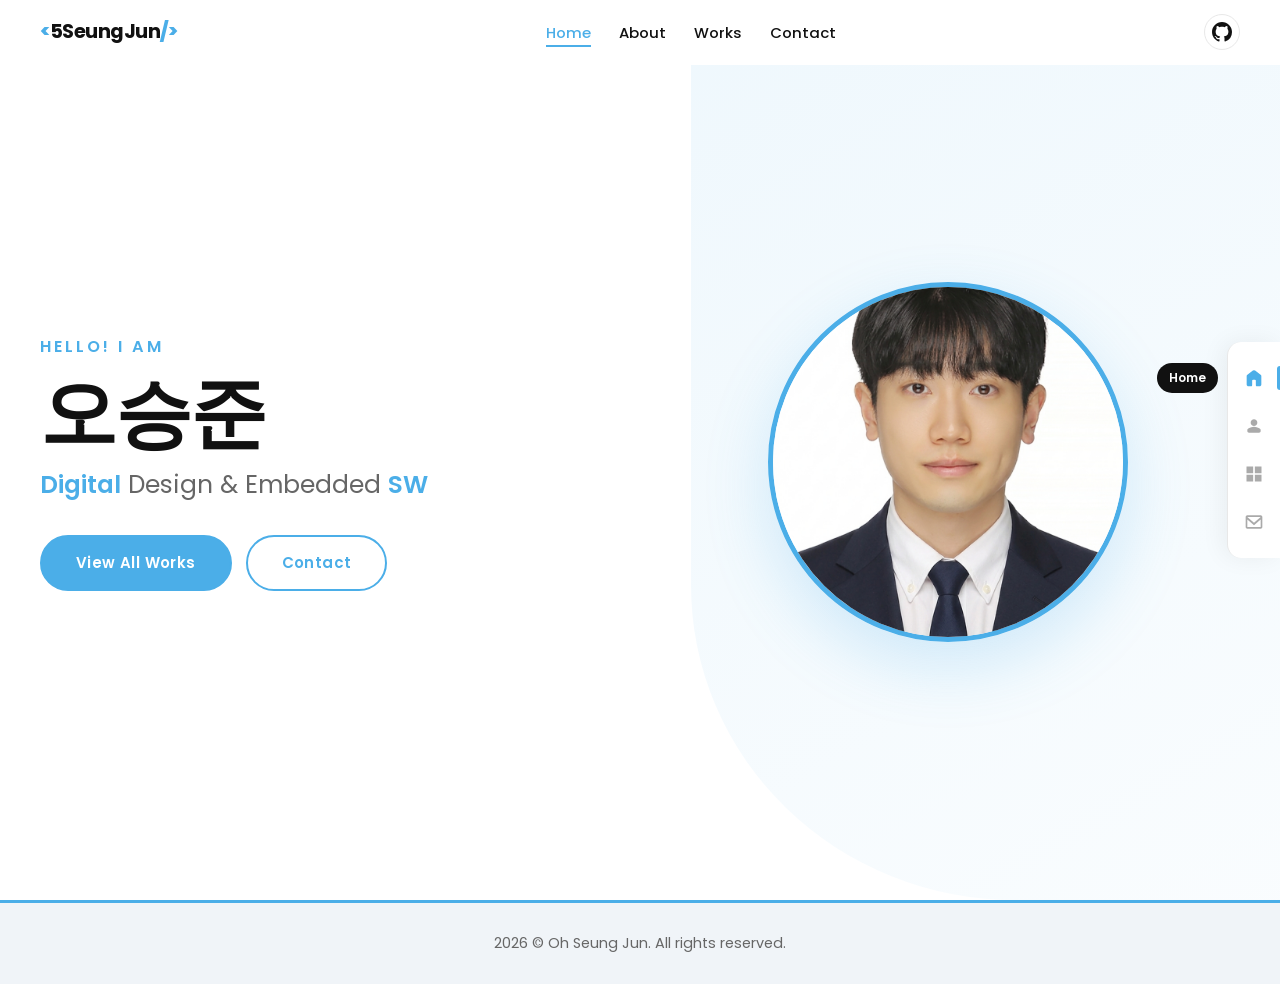
==== commit c774e4d7: "Add copyright footer to all pages" ====
--- a/index.html
+++ b/index.html
@@ -107,5 +107,8 @@
       });
     });
   </script>
+  <footer class="pf-footer">
+    <p>2026 &copy; Oh Seung Jun. All rights reserved.</p>
+  </footer>
 </body>
 </html>
--- a/css/custom.css
+++ b/css/custom.css
@@ -1368,6 +1368,27 @@
   margin-bottom: 40px;
 }
 
+/* Portfolio Detail Page - 양옆 공백 제거 */
+.pf-detail-page .container {
+  max-width: 100%;
+  padding-left: 40px;
+  padding-right: 40px;
+}
+
+/* A4 landscape 문서 뷰 (pd-page-layout 사용 시) */
+.pf-detail-page:has(.pd-page-layout) {
+  padding: calc(var(--nav-height) + 60px) 0 60px;
+}
+
+.pf-detail-page:has(.pd-page-layout) .container {
+  display: flex;
+  flex-direction: column;
+}
+
+.pf-detail-page:has(.pd-page-layout) .pf-detail-header {
+  margin-bottom: 20px;
+}
+
 .pf-detail-back {
   display: inline-flex;
   align-items: center;
@@ -1485,6 +1506,149 @@
 }
 .pd-link:hover { color: var(--sky-dark); }
 
+/* ---------- 1페이지 3행 레이아웃 ---------- */
+.pd-page-layout {
+  display: grid;
+  grid-template-rows: auto 1fr auto;
+  flex: 1;
+  min-height: 0;
+  overflow: hidden;
+}
+
+.pd-row-top,
+.pd-row-mid,
+.pd-row-bot {
+  background: #ffffff;
+  padding: 6px 0;
+}
+
+.pd-row-top {
+  display: grid;
+  grid-template-columns: 2fr 1fr 2fr;
+  gap: 20px;
+}
+
+.pd-mid-grid {
+  display: grid;
+  grid-template-columns: 1fr 1fr;
+  grid-template-rows: 1fr 1fr;
+  height: 100%;
+  gap: 0;
+}
+
+.pd-mid-cell {
+  background: #ffffff;
+  padding: 10px 12px;
+  overflow: hidden;
+}
+
+.pd-mid-cell img {
+  width: 100%;
+  border-radius: 4px;
+  display: block;
+}
+
+.pd-row-bot {
+  display: grid;
+  grid-template-columns: 1fr 1fr;
+  gap: 20px;
+}
+
+@media (max-width: 768px) {
+  .pd-row-top  { grid-template-columns: 1fr; }
+  .pd-mid-grid { grid-template-columns: 1fr; grid-template-rows: unset; }
+  .pd-row-bot  { grid-template-columns: 1fr; }
+}
+
+@media print {
+  .pd-page-layout {
+    min-height: unset !important;
+    height: 150mm;
+    page-break-inside: avoid;
+    gap: 0.5pt !important;
+    background: #ccc !important;
+    border: none !important;
+    border-radius: 0 !important;
+    display: grid !important;
+    grid-template-rows: auto 1fr auto !important;
+  }
+  .pd-row-top { gap: 10pt !important; padding: 5pt 8pt !important; background: #fff !important; grid-template-columns: 2fr 1fr 2fr !important; }
+  .pd-row-mid { padding: 0 !important; background: transparent !important; overflow: hidden !important; min-height: 0 !important; }
+  .pd-row-bot { gap: 10pt !important; padding: 5pt 8pt !important; background: #fff !important; }
+  .pd-mid-grid { gap: 0.5pt !important; background: #ccc !important; height: 100% !important; display: grid !important; grid-template-columns: 1fr 1fr !important; grid-template-rows: 1fr 1fr !important; }
+  .pd-mid-cell { padding: 4pt 5pt !important; background: #fff !important; overflow: hidden !important; min-height: 0 !important; }
+  /* 2장 이미지 (회로도 등) */
+  .pd-mid-cell img { max-height: 38mm !important; width: auto !important; max-width: 100% !important; object-fit: contain !important; }
+  /* 6장 이미지 (3×2 그리드) - 더 뒤에 선언해서 우선 적용 */
+  .pd-photo-grid img { max-height: 19mm !important; width: 100% !important; object-fit: contain !important; }
+  .pd-row-top .pd-section,
+  .pd-row-bot .pd-section { margin-bottom: 0 !important; }
+}
+
+/* ---------- A4 가로 4분면 레이아웃 ---------- */
+.pd-a4-landscape {
+  width: 100%;
+  aspect-ratio: 297 / 210;
+  border: 1px solid rgba(255,255,255,0.08);
+  border-radius: 6px;
+  overflow: hidden;
+  margin-bottom: 28px;
+}
+
+.pd-a4-grid {
+  display: grid;
+  grid-template-columns: 1fr 1fr;
+  grid-template-rows: 1fr 1fr;
+  height: 100%;
+  gap: 1px;
+  background: rgba(255,255,255,0.08);
+}
+
+.pd-quad-cell {
+  background: var(--card-bg, #1a1a2e);
+  padding: 20px;
+  overflow: auto;
+  display: flex;
+  flex-direction: column;
+  gap: 10px;
+}
+
+.pd-quad-cell img {
+  width: 100%;
+  height: 100%;
+  object-fit: contain;
+  border-radius: 4px;
+}
+
+.pd-quad-cell p {
+  font-size: 0.88rem;
+  color: var(--gray);
+  line-height: 1.6;
+  margin: 0;
+}
+
+.pd-quad-cell h3 {
+  font-size: 0.8rem;
+  font-weight: 700;
+  color: var(--sky);
+  text-transform: uppercase;
+  letter-spacing: 0.04em;
+  margin: 0 0 6px;
+}
+
+/* print */
+@media print {
+  .pd-a4-landscape {
+    aspect-ratio: 297 / 210;
+    page-break-inside: avoid;
+    border: 0.5pt solid #ccc !important;
+  }
+  .pd-a4-grid { background: #ccc !important; gap: 0.5pt !important; }
+  .pd-quad-cell { background: #fff !important; padding: 10pt !important; }
+  .pd-quad-cell p { font-size: 8pt !important; }
+  .pd-quad-cell h3 { font-size: 7pt !important; color: #4BAEE8 !important; }
+}
+
 /* ---------- Print (A4 가로) ---------- */
 @media print {
   @page { size: A4 landscape; margin: 12mm 18mm; }
@@ -1497,8 +1661,11 @@
 
   /* 레이아웃 리셋 */
   body { background: #fff !important; font-size: 10pt; }
-  .pf-detail-page { padding: 0 !important; min-height: unset !important; }
-  .container { max-width: 100% !important; padding: 0 !important; }
+  .pf-detail-page { padding: 0 !important; min-height: unset !important; display: block !important; }
+  .container { width: 100% !important; max-width: 100% !important; padding: 0 !important; min-height: unset !important; box-shadow: none !important; border-radius: 0 !important; background: transparent !important; display: block !important; }
+  /* 숨겨진 프로젝트는 인쇄에서도 숨김 (JS inline style 유지) */
+  #pd-sections { display: block !important; }
+  .pd-project[style*="display: none"] { display: none !important; }
 
   /* 헤더 */
   .pf-detail-header { margin-bottom: 14pt; }
